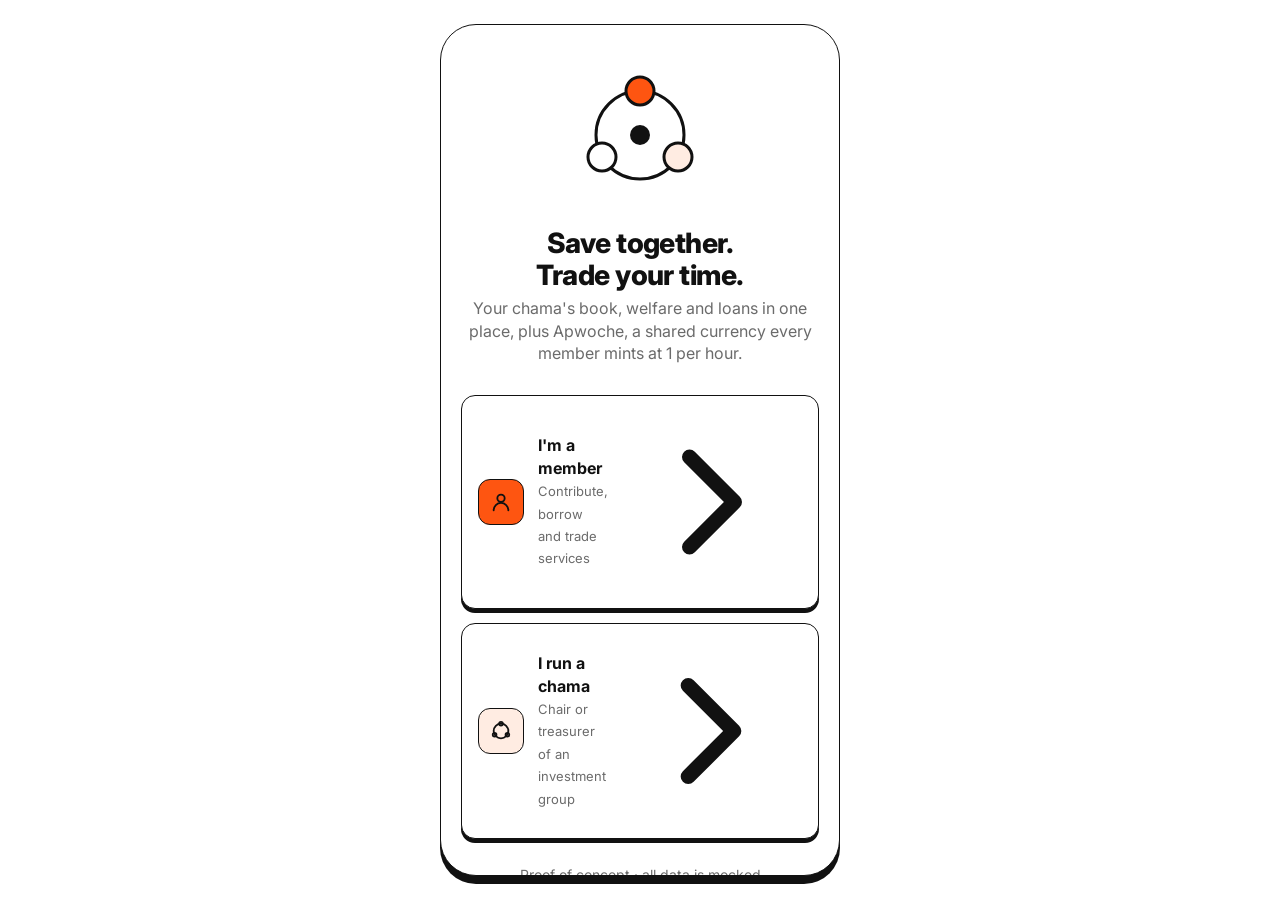
==== index.html @ b7572e43 "Savings Circles: chama PoC on Circles (static PWA) Mobile-first static PWA exploring Circles for cha" ====
<!doctype html>
<html lang="en">
<head>
  <meta charset="utf-8" />
  <meta name="viewport" content="width=device-width, initial-scale=1, viewport-fit=cover" />
  <meta name="theme-color" content="#ffffff" />
  <meta name="description" content="Savings Circles: a chama wallet with welfare, loans and a Circles time-bank." />
  <meta name="apple-mobile-web-app-capable" content="yes" />
  <meta name="apple-mobile-web-app-status-bar-style" content="default" />
  <meta name="apple-mobile-web-app-title" content="Savings Circles" />
  <title>Savings Circles</title>
  <link rel="manifest" href="manifest.webmanifest" />
  <link rel="icon" href="icons/icon.svg" type="image/svg+xml" />
  <link rel="apple-touch-icon" href="icons/icon-192.png" />
  <link rel="preconnect" href="https://fonts.googleapis.com" />
  <link rel="preconnect" href="https://fonts.gstatic.com" crossorigin />
  <link href="https://fonts.googleapis.com/css2?family=Inter:wght@400;500;600;700;800&display=swap" rel="stylesheet" />
  <link rel="stylesheet" href="css/styles.css" />
</head>
<body>
  <div class="device">
    <div class="screen">
      <main id="app" class="view" aria-live="polite"></main>
      <nav id="tabbar" class="tabbar" hidden></nav>
      <div id="sheet-root"></div>
      <div id="toast" class="toast" role="status" hidden></div>
    </div>
  </div>
  <script type="module" src="js/app.js"></script>
</body>
</html>
---- css/styles.css ----
:root {
  --accent: #fe5511;          /* wallet --color-orange-500 */
  --accent-strong: #ef3a07;   /* wallet --color-orange-600 */
  --accent-soft: #ffece2;     /* wallet --color-orange-100 */
  --ink: #111111;
  --muted: #6b6b6b;
  --hair: #e9e9e9;
  --chip: #efefef;
  --bg: #ffffff;
  --ok: #12804a;
  --ok-soft: #e4f5ec;
  --warn: #9a5b00;
  --warn-soft: #fff3d6;
  --bad: #c0281b;
  --bad-soft: #fde7e5;
  --radius: 8px;
  --border: 1.5px solid var(--ink);
  --font: 'Inter', -apple-system, BlinkMacSystemFont, 'Segoe UI', Roboto, sans-serif;
  color-scheme: light;
}

* { box-sizing: border-box; }
html, body { margin: 0; height: 100%; }
body {
  background: var(--bg);
  color: var(--ink);
  font-family: var(--font);
  font-size: 16px;
  line-height: 1.4;
  -webkit-font-smoothing: antialiased;
  -webkit-tap-highlight-color: transparent;
}
button, input, select, textarea { font: inherit; color: inherit; }
button { cursor: pointer; }
a { color: inherit; }

/* ---------- Device frame: full screen on phones, phone-shaped on desktop ---------- */
.device { height: 100dvh; }
.screen {
  position: relative;
  height: 100%;
  display: flex;
  flex-direction: column;
  background: var(--bg);
  overflow: hidden;
}
@media (min-width: 560px) {
  body { display: grid; place-items: center; min-height: 100dvh; padding: 24px 0; }
  .device { height: min(860px, calc(100dvh - 48px)); width: 400px; }
  .screen {
    border: var(--border);
    border-radius: 36px;
    box-shadow: 0 8px 0 var(--ink);
  }
}

.view {
  flex: 1;
  overflow-y: auto;
  padding: calc(16px + env(safe-area-inset-top)) 20px 28px;
  scrollbar-width: none;
}
.view::-webkit-scrollbar { display: none; }

/* ---------- Typography ---------- */
h1 { font-size: 28px; line-height: 1.15; font-weight: 800; letter-spacing: -0.02em; margin: 8px 0 6px; }
h2 { font-size: 18px; font-weight: 700; margin: 26px 0 10px; }
h3 { font-size: 16px; font-weight: 700; margin: 0; }
p { margin: 0 0 12px; }
.muted { color: var(--muted); }
.small { font-size: 13px; }
.center { text-align: center; }
.big { font-size: 34px; font-weight: 800; letter-spacing: -0.02em; line-height: 1.1; }
.label { font-size: 17px; font-weight: 500; margin: 20px 0 10px; display: block; }

/* ---------- Top bar ---------- */
.topbar { display: flex; align-items: center; gap: 12px; min-height: 44px; margin-bottom: 4px; }
.topbar .grow { flex: 1; }
.icon-btn {
  width: 40px; height: 40px; border-radius: 50%;
  display: inline-grid; place-items: center;
  background: transparent; border: var(--border);
}
.icon-btn.plain { border: 0; }
.icon-btn svg { width: 20px; height: 20px; }

/* ---------- Pill button with hard shadow (inspired by the reference) ---------- */
.btn {
  display: flex; align-items: center; justify-content: center; gap: 10px;
  width: 100%;
  min-height: 56px;
  padding: 0 22px;
  background: var(--accent);
  color: var(--ink);
  border: var(--border);
  border-radius: 999px;
  box-shadow: 0 5px 0 var(--ink);
  font-size: 18px; font-weight: 700;
  text-decoration: none;
  transition: transform .08s ease, box-shadow .08s ease;
  margin-bottom: 5px;
}
.btn:active { transform: translateY(4px); box-shadow: 0 1px 0 var(--ink); }
.btn svg { width: 20px; height: 20px; }
.btn.secondary { background: var(--bg); }
.btn.ghost { background: transparent; border: 0; box-shadow: none; min-height: 44px; text-decoration: underline; font-weight: 600; font-size: 16px; }
.btn.sm { min-height: 40px; font-size: 15px; padding: 0 16px; width: auto; box-shadow: 0 3px 0 var(--ink); margin-bottom: 3px; }
.btn.sm:active { transform: translateY(2px); box-shadow: 0 1px 0 var(--ink); }
.btn[disabled] { background: var(--chip); color: var(--muted); border-color: #bdbdbd; box-shadow: 0 5px 0 #bdbdbd; cursor: not-allowed; }
.btn-row { display: flex; gap: 10px; }
.btn-row .btn { flex: 1; }
.after-btn { text-align: center; color: var(--muted); font-size: 14px; margin-top: 12px; }

/* ---------- Inputs (big field with suffix, like the reference) ---------- */
.field {
  display: flex; align-items: center; gap: 10px;
  border: var(--border); border-radius: var(--radius);
  padding: 0 18px; min-height: 64px; background: var(--bg);
}
.field:focus-within { outline: 3px solid var(--accent-soft); outline-offset: 1px; }
.field input, .field select, .field textarea {
  flex: 1; min-width: 0; border: 0; outline: 0; background: transparent;
  font-size: 18px; font-weight: 600; padding: 16px 0;
}
.field.amount input { font-size: 26px; font-weight: 700; }
.field textarea { resize: none; min-height: 88px; font-weight: 500; font-size: 16px; }
.field select { appearance: none; }
.field .suffix { display: flex; align-items: center; gap: 8px; font-size: 18px; font-weight: 500; white-space: nowrap; }
.stack > * + * { margin-top: 14px; }

/* ---------- Chips, pills, badges ---------- */
.chip {
  display: inline-flex; align-items: center; gap: 6px;
  background: var(--chip); color: #555; font-weight: 700; font-size: 14px;
  padding: 6px 12px; border-radius: 999px;
}
.chip-row { display: flex; justify-content: center; margin: 14px 0; }
.badge { display: inline-block; font-size: 12px; font-weight: 700; padding: 3px 9px; border-radius: 999px; background: var(--chip); color: #444; white-space: nowrap; }
.badge.ok { background: var(--ok-soft); color: var(--ok); }
.badge.warn { background: var(--warn-soft); color: var(--warn); }
.badge.bad { background: var(--bad-soft); color: var(--bad); }
.badge.accent { background: var(--accent-soft); color: var(--accent-strong); }

.token {
  width: 26px; height: 26px; border-radius: 50%;
  display: inline-grid; place-items: center;
  font-size: 11px; font-weight: 800; color: var(--ink);
  border: 1.5px solid var(--ink); flex-shrink: 0;
}
.token.apwoche { background: var(--accent); }
.token.kes { background: #fff; }

/* ---------- Boxes and rows (summary box from the reference) ---------- */
.box { border: var(--border); border-radius: var(--radius); padding: 6px 18px; background: var(--bg); }
.box + .box { margin-top: 12px; }
.row { display: flex; align-items: center; justify-content: space-between; gap: 12px; padding: 12px 0; font-size: 16px; }
.row + .row { border-top: 1px solid var(--hair); }
.box.tight .row + .row { border-top: 0; }
.row .r { text-align: right; font-weight: 600; }
.row .grow { flex: 1; min-width: 0; }
.row .sub { font-size: 13px; color: var(--muted); font-weight: 400; }
.row.link { cursor: pointer; }
.ellipsis { white-space: nowrap; overflow: hidden; text-overflow: ellipsis; }

/* Hero balance card */
.hero { border: var(--border); border-radius: 16px; padding: 18px; box-shadow: 0 5px 0 var(--ink); margin: 6px 0 18px; }
.hero.accent { background: var(--accent); }
.hero .k { font-size: 14px; font-weight: 600; }
.hero .split { display: grid; grid-template-columns: 1fr 1fr; gap: 12px; margin-top: 14px; }
.hero .split > div { border-top: 1.5px solid var(--ink); padding-top: 10px; }

/* Reminder card */
.reminder {
  display: flex; gap: 14px; align-items: flex-start;
  background: var(--accent-soft); border: var(--border); border-radius: var(--radius);
  padding: 14px 16px; margin-bottom: 14px;
}
.reminder .ico { width: 38px; height: 38px; border-radius: 50%; background: var(--accent); border: var(--border); display: grid; place-items: center; flex-shrink: 0; }
.reminder .ico svg { width: 18px; height: 18px; }
.reminder .grow { flex: 1; }
.reminder.done { background: var(--ok-soft); }
.reminder.done .ico { background: #fff; }

/* Stat grid */
.stats { display: grid; grid-template-columns: 1fr 1fr; gap: 10px; }
.stat { border: var(--border); border-radius: var(--radius); padding: 12px 14px; }
.stat .v { font-size: 20px; font-weight: 800; letter-spacing: -0.01em; }
.stat .k { font-size: 13px; color: var(--muted); }

/* Progress */
.bar { height: 10px; border: 1.5px solid var(--ink); border-radius: 999px; overflow: hidden; background: #fff; }
.bar > span { display: block; height: 100%; background: var(--accent); }

/* Split bar for accounts */
.splitbar { display: flex; height: 14px; border: 1.5px solid var(--ink); border-radius: 999px; overflow: hidden; margin: 12px 0 4px; }
.splitbar span:nth-child(1) { background: var(--accent); }
.splitbar span:nth-child(2) { background: var(--ink); }
.splitbar span:nth-child(3) { background: var(--accent-soft); }
.legend { display: inline-block; width: 10px; height: 10px; border-radius: 50%; border: 1.5px solid var(--ink); margin-right: 8px; vertical-align: -1px; }
.legend.l1 { background: var(--accent); } .legend.l2 { background: var(--ink); } .legend.l3 { background: var(--accent-soft); }

/* Avatar */
.avatar {
  width: 40px; height: 40px; border-radius: 50%; flex-shrink: 0;
  display: grid; place-items: center; font-weight: 700; font-size: 14px;
  border: 1.5px solid var(--ink); background: var(--accent-soft);
}
.avatar.lg { width: 64px; height: 64px; font-size: 22px; }

/* Segmented tabs */
.segment { display: flex; border: var(--border); border-radius: 999px; padding: 3px; margin: 8px 0 16px; }
.segment button { flex: 1; border: 0; background: transparent; border-radius: 999px; padding: 9px 0; font-weight: 700; font-size: 15px; color: var(--muted); }
.segment button.on { background: var(--ink); color: #fff; }

/* Choice cards (welcome, radio) */
.choice {
  display: flex; gap: 14px; align-items: center; width: 100%; text-align: left;
  border: var(--border); border-radius: 14px; padding: 16px; background: #fff;
  box-shadow: 0 4px 0 var(--ink); margin-bottom: 14px;
  transition: transform .08s ease, box-shadow .08s ease;
}
.choice:active { transform: translateY(3px); box-shadow: 0 1px 0 var(--ink); }
.choice .ico { width: 46px; height: 46px; border-radius: 12px; border: var(--border); display: grid; place-items: center; background: var(--accent-soft); flex-shrink: 0; }
.choice .ico svg { width: 22px; height: 22px; }
.choice.accent .ico { background: var(--accent); }
.choice .grow { flex: 1; }
.radio-row { display: flex; gap: 8px; flex-wrap: wrap; }
.radio-row label {
  border: var(--border); border-radius: 999px; padding: 8px 14px; font-weight: 600; font-size: 15px; cursor: pointer;
}
.radio-row input { position: absolute; opacity: 0; pointer-events: none; }
.radio-row input:checked + span { color: #fff; }
.radio-row label:has(input:checked) { background: var(--ink); color: #fff; }

/* Listing cards (market) */
.card { border: var(--border); border-radius: var(--radius); padding: 14px 16px; margin-bottom: 12px; }
.card .top { display: flex; gap: 12px; align-items: flex-start; }
.card .price { font-weight: 800; font-size: 18px; white-space: nowrap; display: flex; align-items: center; gap: 6px; }
.card .meta { font-size: 13px; color: var(--muted); margin-top: 2px; }
.card .actions { display: flex; justify-content: space-between; align-items: center; margin-top: 12px; gap: 10px; }

/* Welcome */
.welcome { min-height: 100%; display: flex; flex-direction: column; }
.welcome .art { display: grid; place-items: center; margin: 28px 0 18px; }
.welcome .art svg { width: 132px; height: 132px; }

/* ---------- Tab bar ---------- */
.tabbar {
  display: flex; border-top: var(--border); background: #fff;
  padding: 6px 4px calc(6px + env(safe-area-inset-bottom));
}
.tabbar[hidden] { display: none; }
.tabbar a {
  flex: 1; display: flex; flex-direction: column; align-items: center; gap: 2px;
  text-decoration: none; font-size: 11px; font-weight: 600; color: var(--muted); padding: 6px 0;
}
.tabbar a svg { width: 22px; height: 22px; }
.tabbar a.on { color: var(--ink); }
.tabbar a.on .pip { background: var(--accent); border-color: var(--ink); }
.tabbar .pip { padding: 3px 14px; border-radius: 999px; border: 1.5px solid transparent; display: grid; place-items: center; }

/* ---------- Bottom sheet ---------- */
.sheet-backdrop { position: absolute; inset: 0; background: rgba(17,17,17,.35); z-index: 20; animation: fade .15s ease; }
.sheet {
  position: absolute; left: 0; right: 0; bottom: 0; z-index: 21;
  background: #fff; border-top: var(--border); border-radius: 22px 22px 0 0;
  padding: 10px 20px calc(22px + env(safe-area-inset-bottom));
  max-height: 88%; overflow-y: auto; animation: up .2s ease;
}
.sheet .grab { width: 44px; height: 5px; border-radius: 999px; background: #d4d4d4; margin: 0 auto 10px; }
@keyframes up { from { transform: translateY(40px); opacity: .4; } to { transform: none; opacity: 1; } }
@keyframes fade { from { opacity: 0; } to { opacity: 1; } }

/* ---------- Toast ---------- */
.toast {
  position: absolute; left: 20px; right: 20px; bottom: 86px; z-index: 30;
  background: var(--ink); color: #fff; border-radius: 12px; padding: 12px 16px;
  font-weight: 600; font-size: 15px; text-align: center; animation: up .2s ease;
}
.toast[hidden] { display: none; }

.empty { text-align: center; color: var(--muted); padding: 28px 0; }
.divider { height: 1px; background: var(--hair); margin: 18px 0; }
.mt { margin-top: 18px; }
.mb0 { margin-bottom: 0; }
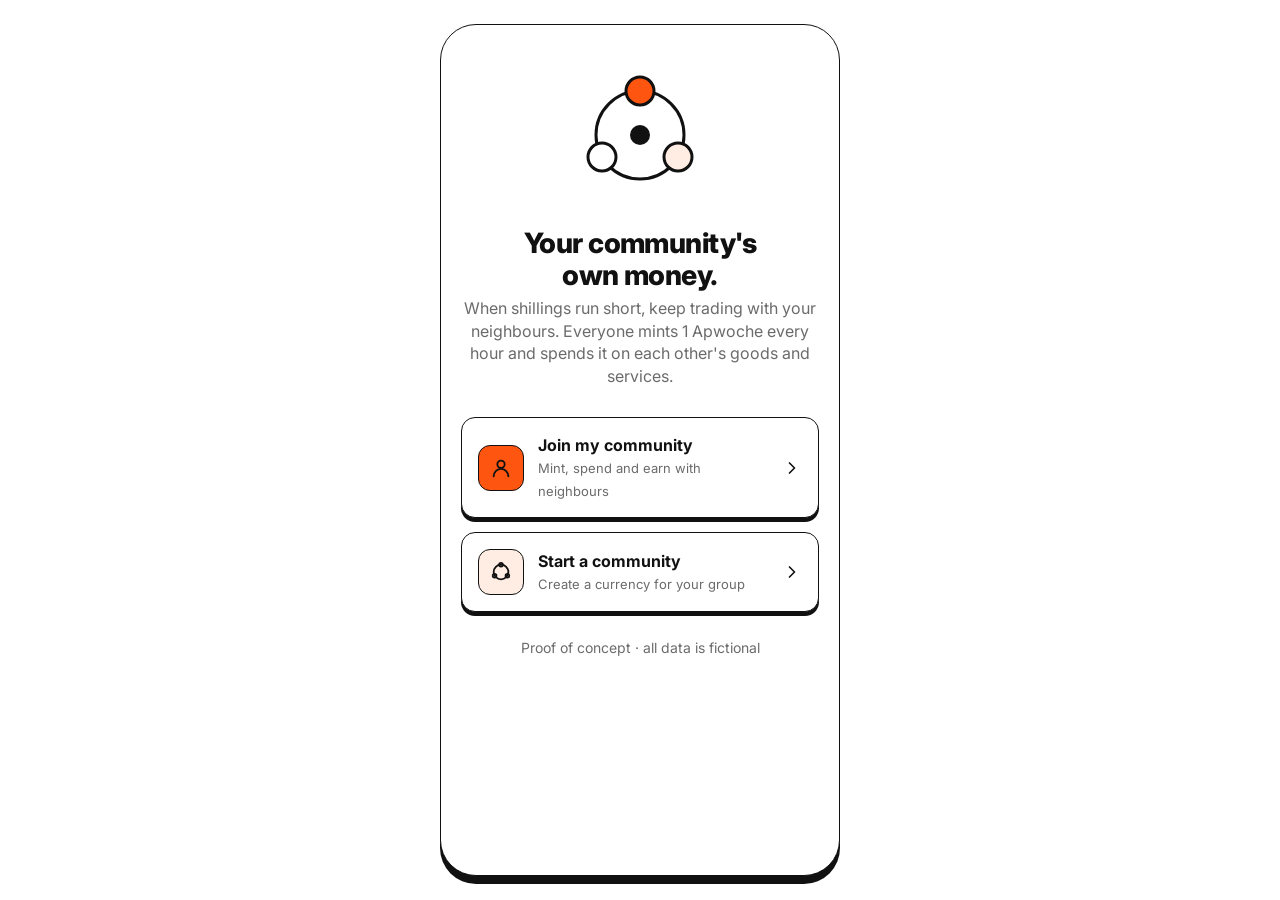
==== commit 31ddb457: "feat: rebuild around community money pitch Drop the chama book (contributions, loans, welfare) and c" ====
--- a/index.html
+++ b/index.html
@@ -4,7 +4,7 @@
   <meta charset="utf-8" />
   <meta name="viewport" content="width=device-width, initial-scale=1, viewport-fit=cover" />
   <meta name="theme-color" content="#ffffff" />
-  <meta name="description" content="Savings Circles: a chama wallet with welfare, loans and a Circles time-bank." />
+  <meta name="description" content="Your community's own money: mint, spend and earn with neighbours on Circles." />
   <meta name="apple-mobile-web-app-capable" content="yes" />
   <meta name="apple-mobile-web-app-status-bar-style" content="default" />
   <meta name="apple-mobile-web-app-title" content="Savings Circles" />
--- a/css/styles.css
+++ b/css/styles.css
@@ -147,7 +147,7 @@
   font-size: 11px; font-weight: 800; color: var(--ink);
   border: 1.5px solid var(--ink); flex-shrink: 0;
 }
-.token.apwoche { background: var(--accent); }
+.token.coin { background: var(--accent); }
 .token.kes { background: #fff; }
 
 /* ---------- Boxes and rows (summary box from the reference) ---------- */
@@ -187,18 +187,6 @@
 .stat .v { font-size: 20px; font-weight: 800; letter-spacing: -0.01em; }
 .stat .k { font-size: 13px; color: var(--muted); }
 
-/* Progress */
-.bar { height: 10px; border: 1.5px solid var(--ink); border-radius: 999px; overflow: hidden; background: #fff; }
-.bar > span { display: block; height: 100%; background: var(--accent); }
-
-/* Split bar for accounts */
-.splitbar { display: flex; height: 14px; border: 1.5px solid var(--ink); border-radius: 999px; overflow: hidden; margin: 12px 0 4px; }
-.splitbar span:nth-child(1) { background: var(--accent); }
-.splitbar span:nth-child(2) { background: var(--ink); }
-.splitbar span:nth-child(3) { background: var(--accent-soft); }
-.legend { display: inline-block; width: 10px; height: 10px; border-radius: 50%; border: 1.5px solid var(--ink); margin-right: 8px; vertical-align: -1px; }
-.legend.l1 { background: var(--accent); } .legend.l2 { background: var(--ink); } .legend.l3 { background: var(--accent-soft); }
-
 /* Avatar */
 .avatar {
   width: 40px; height: 40px; border-radius: 50%; flex-shrink: 0;
@@ -224,6 +212,7 @@
 .choice .ico svg { width: 22px; height: 22px; }
 .choice.accent .ico { background: var(--accent); }
 .choice .grow { flex: 1; }
+.choice > svg { width: 20px; height: 20px; flex-shrink: 0; }
 .radio-row { display: flex; gap: 8px; flex-wrap: wrap; }
 .radio-row label {
   border: var(--border); border-radius: 999px; padding: 8px 14px; font-weight: 600; font-size: 15px; cursor: pointer;
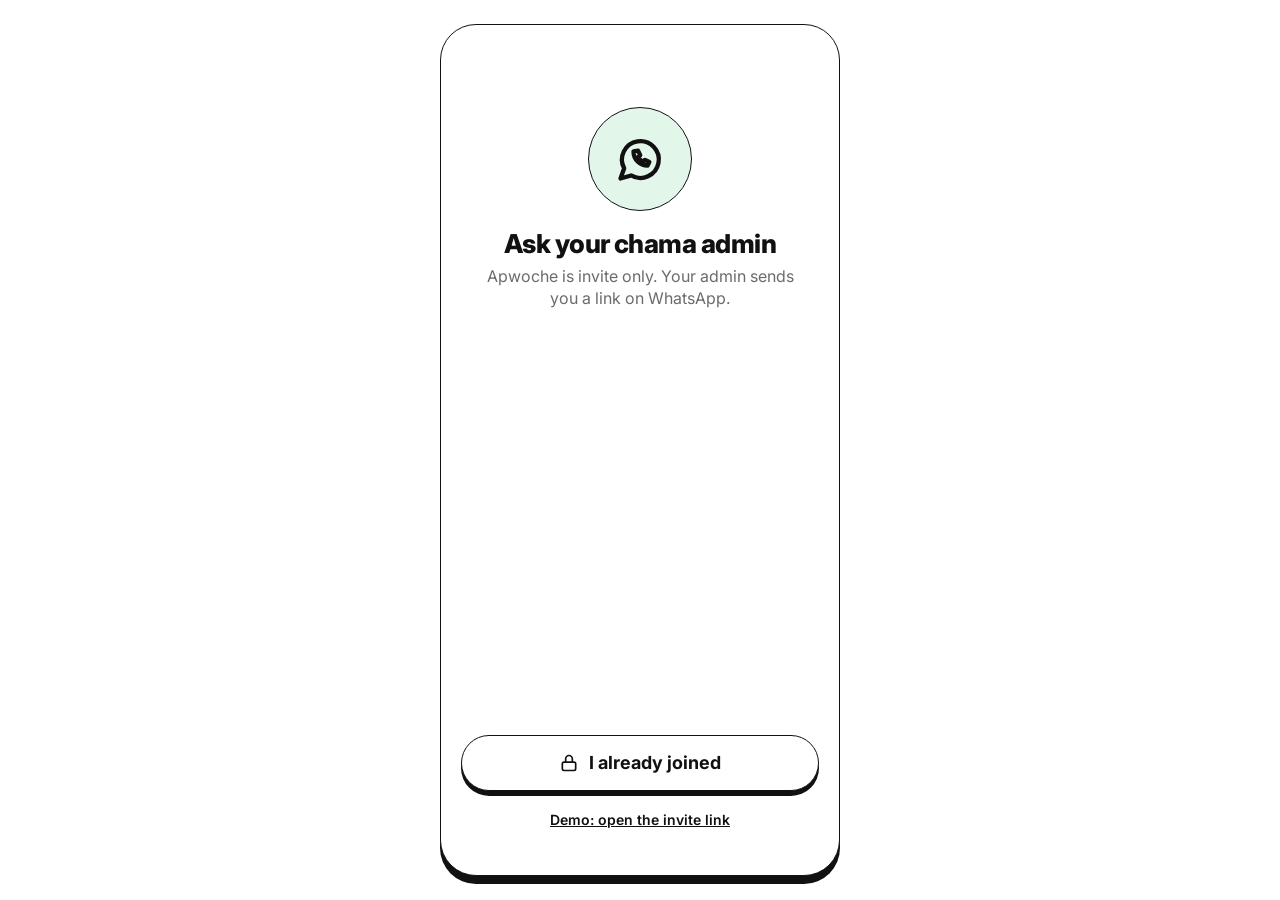
==== commit ebd4f889: "feat: icon-first member app with referral onboarding and separate admin site Members now join only t" ====
--- a/index.html
+++ b/index.html
@@ -4,11 +4,11 @@
   <meta charset="utf-8" />
   <meta name="viewport" content="width=device-width, initial-scale=1, viewport-fit=cover" />
   <meta name="theme-color" content="#ffffff" />
-  <meta name="description" content="Your community's own money: mint, spend and earn with neighbours on Circles." />
+  <meta name="description" content="Your community's own money. Buy and sell with your neighbours." />
   <meta name="apple-mobile-web-app-capable" content="yes" />
   <meta name="apple-mobile-web-app-status-bar-style" content="default" />
-  <meta name="apple-mobile-web-app-title" content="Savings Circles" />
-  <title>Savings Circles</title>
+  <meta name="apple-mobile-web-app-title" content="Apwoche" />
+  <title>Apwoche</title>
   <link rel="manifest" href="manifest.webmanifest" />
   <link rel="icon" href="icons/icon.svg" type="image/svg+xml" />
   <link rel="apple-touch-icon" href="icons/icon-192.png" />
--- a/css/styles.css
+++ b/css/styles.css
@@ -265,6 +265,7 @@
   position: absolute; left: 20px; right: 20px; bottom: 86px; z-index: 30;
   background: var(--ink); color: #fff; border-radius: 12px; padding: 12px 16px;
   font-weight: 600; font-size: 15px; text-align: center; animation: up .2s ease;
+  pointer-events: none;
 }
 .toast[hidden] { display: none; }
 
@@ -272,3 +273,148 @@
 .divider { height: 1px; background: var(--hair); margin: 18px 0; }
 .mt { margin-top: 18px; }
 .mb0 { margin-bottom: 0; }
+
+/* =====================================================================
+   v3: member app (icons first) — onboarding flow, keypad, market grid
+   ===================================================================== */
+img.avatar { object-fit: cover; padding: 0; }
+.avatar.xs { width: 22px; height: 22px; font-size: 9px; border-width: 1px; }
+.avatar.lg { width: 72px; height: 72px; font-size: 24px; }
+.hint { font-size: 13px; color: var(--muted); margin: 6px 2px 0; }
+.btn.ghost.small { font-size: 14px; min-height: 36px; }
+.btn.ghost.danger { color: var(--bad); }
+.btn.secondary.mint-btn { width: auto; min-height: 48px; font-size: 17px; box-shadow: 0 4px 0 var(--ink); margin: 0; }
+.btn.secondary.mint-btn strong { font-variant-numeric: tabular-nums; }
+.field-ico { display: grid; place-items: center; color: var(--muted); }
+.field-ico svg { width: 20px; height: 20px; }
+.field-row { display: flex; align-items: center; gap: 14px; }
+.grow { flex: 1; min-width: 0; }
+
+/* Onboarding flow: one question per screen, sticky bottom button (M-PESA style) */
+.flow { min-height: 100%; display: flex; flex-direction: column; }
+.flow-top { display: flex; align-items: center; justify-content: space-between; gap: 12px; min-height: 44px; }
+.steps { display: flex; gap: 6px; flex: 1; max-width: 180px; }
+.steps span { flex: 1; height: 6px; border-radius: 999px; background: var(--hair); }
+.steps span.on { background: var(--accent); }
+.flow-icon { display: grid; place-items: center; margin: 22px 0 8px; }
+.flow-title { font-size: 26px; text-align: center; margin: 10px 0 6px; }
+.flow-sub { text-align: center; color: var(--muted); margin: 0 12px 8px; }
+.flow-body { flex: 1; padding-top: 8px; }
+.flow-foot { position: sticky; bottom: 0; background: linear-gradient(to bottom, rgba(255,255,255,0), #fff 18%); padding: 18px 0 4px; display: flex; flex-direction: column; gap: 6px; }
+.big-ico { width: 104px; height: 104px; border-radius: 50%; display: grid; place-items: center; background: var(--accent-soft); border: var(--border); }
+.big-ico svg { width: 52px; height: 52px; }
+.big-ico.wa { background: #e3f6ea; }
+.invite-art { position: relative; width: 150px; height: 150px; }
+.invite-art svg { width: 150px; height: 150px; }
+.invite-art .invite-face { position: absolute; left: 50%; top: 50%; transform: translate(-50%, -50%); box-shadow: 0 0 0 6px #fff; }
+.invite-art.solo { width: auto; height: auto; }
+
+/* Keypad */
+.keypad { display: grid; grid-template-columns: repeat(3, 1fr); gap: 10px; margin-top: 22px; }
+.keypad button { height: 60px; border: 0; border-radius: 16px; background: #f4f4f4; font-size: 26px; font-weight: 600; display: grid; place-items: center; }
+.keypad button:active { background: var(--accent-soft); }
+.keypad button svg { width: 26px; height: 26px; }
+.pin-row { display: flex; justify-content: center; gap: 14px; margin: 18px 0 4px; }
+.pin-dot { width: 18px; height: 18px; border-radius: 50%; border: 2px solid var(--ink); }
+.pin-dot.on { background: var(--ink); }
+.otp-box { width: 42px; height: 54px; border: var(--border); border-radius: 10px; display: grid; place-items: center; font-size: 24px; font-weight: 700; }
+.otp-box.on { border-color: var(--accent); }
+.pin-row.otp { gap: 8px; }
+.phone-display { text-align: center; font-size: 30px; font-weight: 700; letter-spacing: .02em; margin: 18px 0 4px; font-variant-numeric: tabular-nums; }
+
+/* Photo picker */
+.photo-pick { display: inline-block; cursor: pointer; }
+.photo-preview { width: 96px; height: 96px; border-radius: 16px; border: 1.5px dashed var(--ink); display: grid; place-items: center; align-content: center; gap: 2px; overflow: hidden; background: #fafafa; color: var(--muted); text-align: center; }
+.photo-preview svg { width: 26px; height: 26px; }
+.photo-preview img { width: 100%; height: 100%; object-fit: cover; }
+.photo-pick.round .photo-preview { width: 96px; height: 96px; border-radius: 50%; margin: 0 auto; }
+
+/* Category picker and chips */
+.cat-grid { display: grid; grid-template-columns: repeat(3, 1fr); gap: 10px; }
+.cat-pick { display: flex; flex-direction: column; align-items: center; gap: 6px; padding: 10px 4px; border: 1.5px solid var(--hair); border-radius: 14px; cursor: pointer; text-align: center; }
+.cat-pick input { position: absolute; opacity: 0; pointer-events: none; }
+.cat-pick:has(input:checked) { border-color: var(--ink); box-shadow: 0 3px 0 var(--ink); }
+.cat-ico { width: 46px; height: 46px; border-radius: 14px; display: grid; place-items: center; background: #f1f1f1; }
+.cat-ico svg { width: 24px; height: 24px; }
+.cat-lbl { font-size: 12px; font-weight: 600; line-height: 1.2; }
+.chips { display: flex; gap: 12px; overflow-x: auto; margin: 0 -20px 14px; padding: 2px 20px 6px; scrollbar-width: none; }
+.chips::-webkit-scrollbar { display: none; }
+.chip-cat { display: flex; flex-direction: column; align-items: center; gap: 4px; text-decoration: none; font-size: 11px; font-weight: 600; color: var(--muted); flex-shrink: 0; }
+.chip-cat .cat-ico { width: 52px; height: 52px; border-radius: 50%; border: 1.5px solid transparent; }
+.chip-cat.on { color: var(--ink); }
+.chip-cat.on .cat-ico { border-color: var(--ink); box-shadow: 0 3px 0 var(--ink); }
+
+/* Stepper and days */
+.stepper { display: flex; align-items: center; gap: 12px; }
+.stepper .icon-btn { width: 52px; height: 52px; flex-shrink: 0; }
+.stepper-val { flex: 1; display: flex; align-items: center; justify-content: center; gap: 8px; border: var(--border); border-radius: var(--radius); min-height: 60px; padding: 0 12px; }
+.stepper-val input { width: 100%; max-width: 120px; border: 0; outline: 0; text-align: center; font-size: 26px; font-weight: 800; background: transparent; }
+.stepper-val svg { width: 20px; height: 20px; }
+.day-row { display: grid; grid-template-columns: repeat(7, 1fr); gap: 6px; }
+.day { cursor: pointer; }
+.day input { position: absolute; opacity: 0; pointer-events: none; }
+.day span { display: grid; place-items: center; height: 44px; border: 1.5px solid var(--ink); border-radius: 12px; font-weight: 700; font-size: 14px; }
+.day:has(input:checked) span { background: var(--ink); color: #fff; }
+
+/* Coin badge */
+.token.coin { width: 22px; height: 22px; font-size: 10px; }
+.token.coin.lg { width: 40px; height: 40px; font-size: 18px; border-width: 2px; }
+
+/* Home */
+.hero.balance { display: flex; flex-direction: column; align-items: flex-start; gap: 16px; padding: 22px 20px; }
+.hero.balance .big { display: flex; align-items: center; gap: 12px; font-size: 46px; }
+.tx-list { padding: 0 16px; }
+.tx { display: flex; align-items: center; gap: 12px; padding: 12px 0; position: relative; }
+.tx + .tx { border-top: 1px solid var(--hair); }
+.tx .sub { font-size: 13px; color: var(--muted); }
+.tx strong { display: block; }
+.tx-ico { width: 40px; height: 40px; border-radius: 50%; display: grid; place-items: center; border: 1.5px solid var(--ink); flex-shrink: 0; }
+.tx-ico.mint { background: var(--accent); }
+.tx-ico svg { width: 20px; height: 20px; }
+.tx-dir { position: absolute; left: 26px; top: 34px; width: 18px; height: 18px; border-radius: 50%; display: grid; place-items: center; border: 1.5px solid #fff; }
+.tx-dir svg { width: 11px; height: 11px; stroke-width: 3; }
+.tx-dir.in { background: var(--ok); color: #fff; }
+.tx-dir.out { background: var(--ink); color: #fff; }
+.tx-amt { font-weight: 800; font-size: 17px; font-variant-numeric: tabular-nums; }
+.tx-amt.in { color: var(--ok); }
+.empty svg { width: 36px; height: 36px; margin-bottom: 6px; }
+.empty .btn { margin-top: 12px; }
+
+/* Market */
+.mgrid { display: grid; grid-template-columns: 1fr 1fr; gap: 12px; padding-bottom: 72px; }
+.mcard { border: var(--border); border-radius: 14px; overflow: hidden; display: flex; flex-direction: column; background: #fff; }
+.tile { display: grid; place-items: center; aspect-ratio: 4 / 3; border-bottom: var(--border); overflow: hidden; }
+.tile svg { width: 44px; height: 44px; }
+.tile img { width: 100%; height: 100%; object-fit: cover; }
+.tile.sm { width: 56px; height: 56px; aspect-ratio: auto; border: var(--border); border-radius: 12px; flex-shrink: 0; }
+.tile.sm svg { width: 26px; height: 26px; }
+.mbody { padding: 10px 10px 12px; display: flex; flex-direction: column; gap: 4px; flex: 1; }
+.mbody h3 { font-size: 15px; }
+.mbody p, .rcard p { margin: 0; font-size: 13px; color: var(--muted); line-height: 1.3; }
+.clamp1 { white-space: nowrap; overflow: hidden; text-overflow: ellipsis; }
+.clamp2 { display: -webkit-box; -webkit-line-clamp: 2; -webkit-box-orient: vertical; overflow: hidden; }
+.mprice { display: flex; align-items: center; gap: 5px; font-weight: 800; font-size: 17px; }
+.mprice span { font-size: 12px; font-weight: 500; color: var(--muted); }
+.mwho { display: flex; align-items: center; gap: 6px; font-size: 12px; color: var(--muted); min-width: 0; }
+.mactions { display: flex; gap: 8px; align-items: center; margin-top: auto; padding-top: 8px; }
+.mactions .btn.sm { flex: 1; padding: 0 10px; }
+.icon-btn.wa { flex-shrink: 0; background: #e3f6ea; box-shadow: 0 3px 0 var(--ink); margin-bottom: 3px; }
+.rcard { display: flex; gap: 12px; border: var(--border); border-radius: 14px; padding: 12px; margin-bottom: 12px; }
+.rcard h3 { font-size: 16px; }
+.rmeta { display: flex; justify-content: space-between; align-items: center; margin-top: 6px; }
+.ask-banner { display: flex; align-items: center; gap: 12px; width: 100%; text-align: left; border: 1.5px dashed var(--ink); border-radius: 14px; background: var(--accent-soft); padding: 12px 14px; margin-bottom: 12px; }
+.ask-banner > svg { width: 26px; height: 26px; flex-shrink: 0; }
+.fab { position: absolute; right: 18px; bottom: 86px; z-index: 5; width: 60px; height: 60px; border-radius: 50%; background: var(--accent); border: var(--border); box-shadow: 0 5px 0 var(--ink); display: grid; place-items: center; }
+.fab svg { width: 28px; height: 28px; }
+.fab:active { transform: translateY(3px); box-shadow: 0 2px 0 var(--ink); }
+.post-choice { padding-top: 6px; }
+
+/* Me */
+.mini-card { display: flex; align-items: center; gap: 12px; border: var(--border); border-radius: 14px; padding: 10px 12px; margin-bottom: 10px; text-decoration: none; }
+.mini-card .sub { display: flex; align-items: center; gap: 4px; font-size: 13px; color: var(--muted); }
+.mini-card strong { display: block; }
+
+/* Bigger, icon-led tab bar */
+.tabbar a { font-size: 12px; }
+.tabbar a svg { width: 26px; height: 26px; }
+.tabbar .pip { padding: 4px 18px; }
